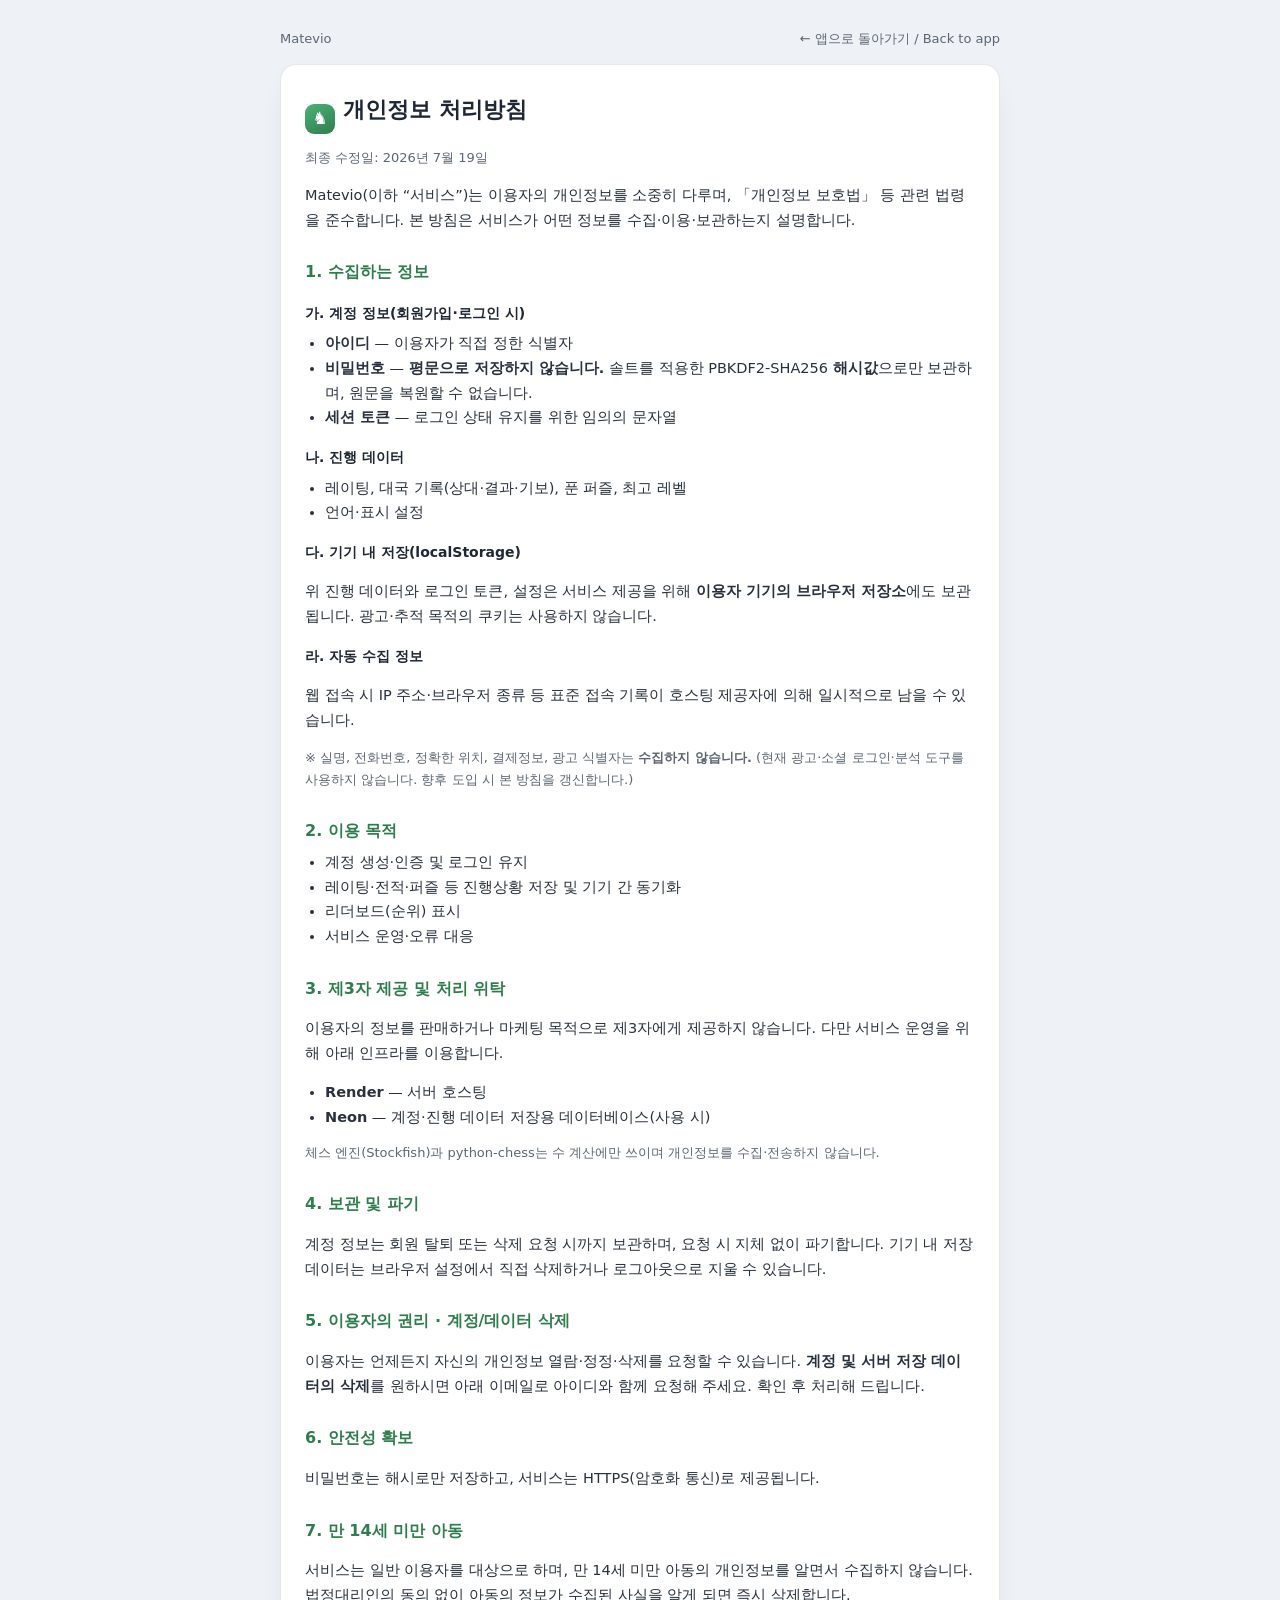
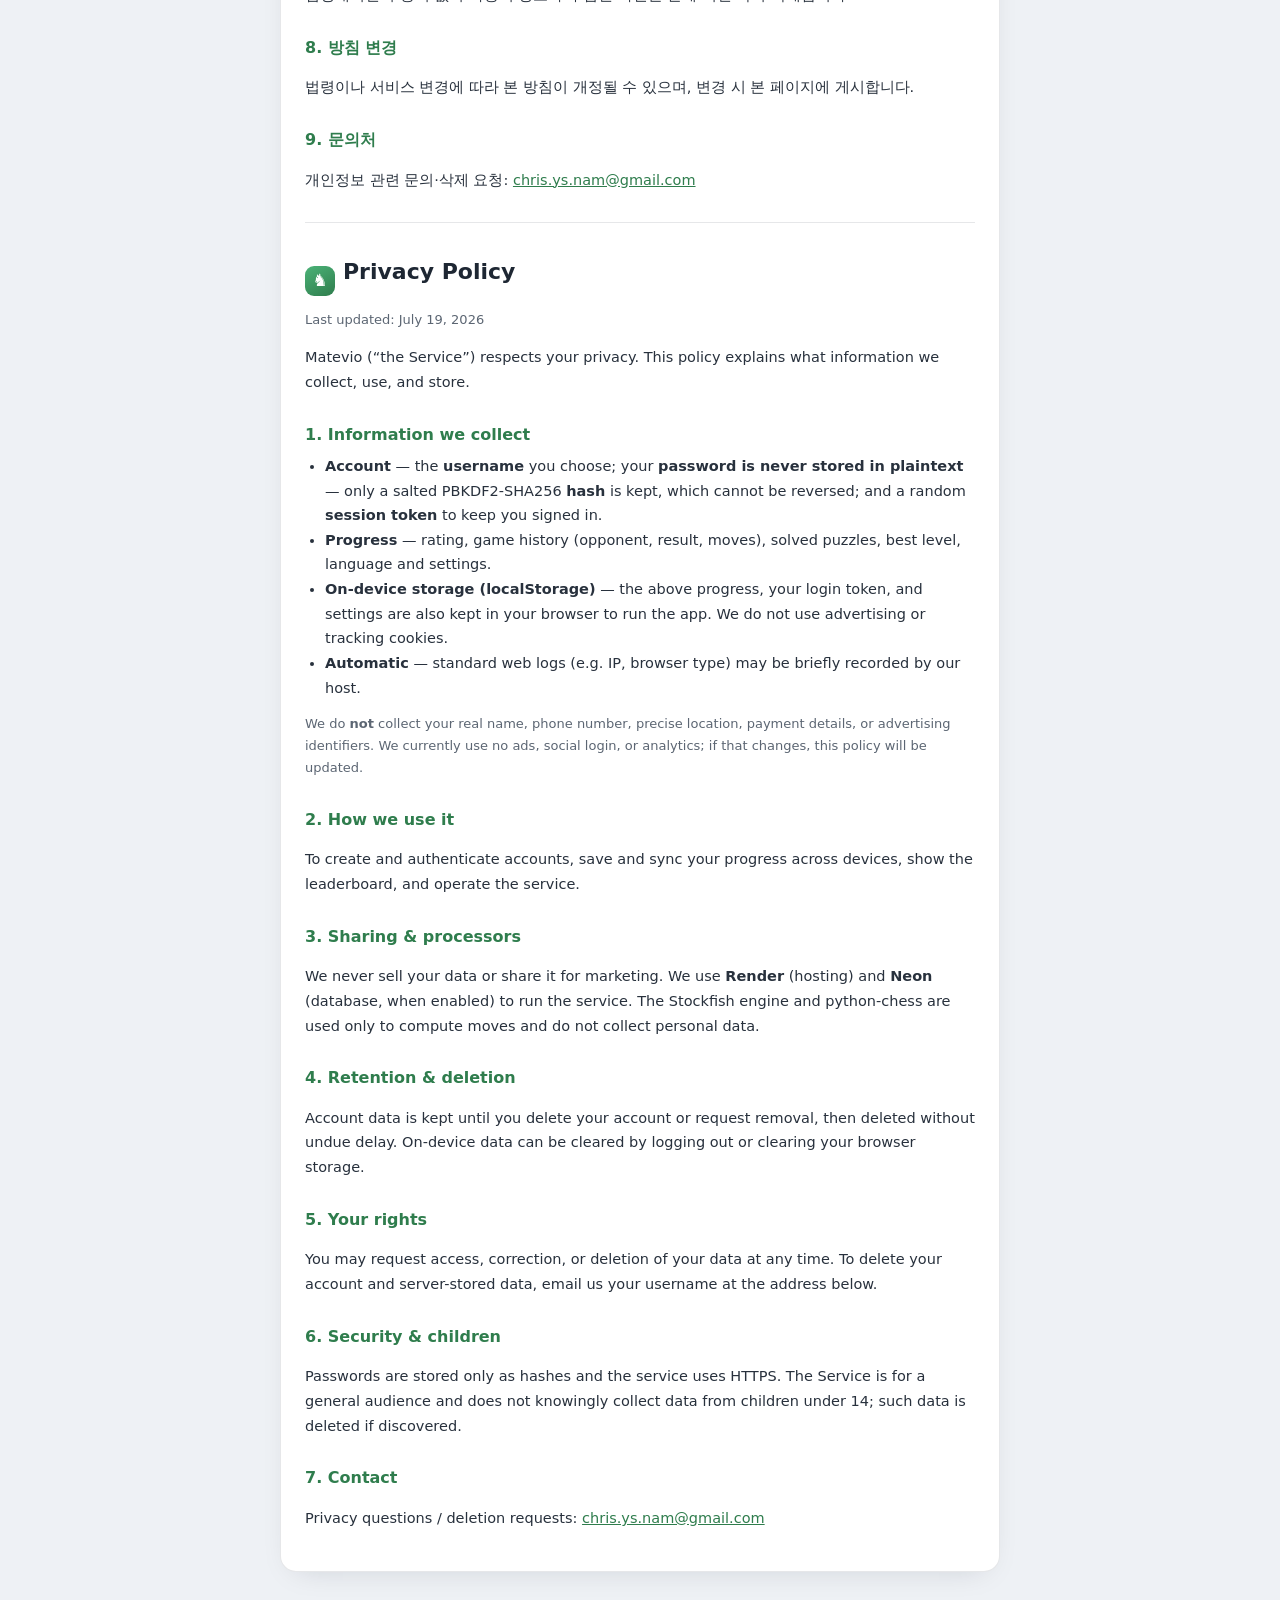
==== webapp/static/privacy.html @ 43b0a821 "Add a public privacy policy page (/privacy) Bilingual (Korean + English) privacy policy served at /p" ====
<!DOCTYPE html>
<html lang="ko">
<head>
<meta charset="utf-8">
<meta name="viewport" content="width=device-width, initial-scale=1">
<title>개인정보 처리방침 · Privacy Policy — Matevio</title>
<style>
  :root{ --accent:#2f7d4d; --ink:#1e2733; --muted:#5c6673; --line:rgba(17,24,39,.1); }
  *{ box-sizing:border-box; }
  body{ margin:0; background:#eef1f5; color:var(--ink); line-height:1.7;
    font-family:'Inter','Segoe UI',system-ui,-apple-system,sans-serif; }
  .wrap{ max-width:760px; margin:0 auto; padding:28px 20px 60px; }
  .card{ background:#fff; border:1px solid var(--line); border-radius:16px; padding:26px 24px;
    box-shadow:0 10px 30px -16px rgba(16,24,40,.18); }
  h1{ font-size:22px; margin:0 0 4px; }
  h1 .badge{ display:inline-grid; place-items:center; width:30px; height:30px; border-radius:9px;
    background:linear-gradient(150deg,#4bb277,var(--accent)); color:#fff; font-size:17px; vertical-align:-7px; margin-right:8px; }
  h2{ font-size:16px; margin:26px 0 6px; color:var(--accent); }
  h3{ font-size:14px; margin:16px 0 4px; }
  p, li{ font-size:14.5px; color:#28313d; }
  ul{ padding-left:20px; margin:6px 0; }
  .muted{ color:var(--muted); font-size:13px; }
  .divider{ height:1px; background:var(--line); margin:30px 0; }
  a{ color:var(--accent); }
  code{ background:#eef1f6; padding:1px 6px; border-radius:6px; font-size:13px; }
  .top{ display:flex; justify-content:space-between; align-items:center; flex-wrap:wrap; gap:8px; margin-bottom:14px; }
  .home{ font-size:13px; text-decoration:none; color:var(--muted); }
</style>
</head>
<body>
<div class="wrap">
  <div class="top"><span class="muted">Matevio</span><a class="home" href="/">← 앱으로 돌아가기 / Back to app</a></div>
  <div class="card">
    <h1><span class="badge">♞</span>개인정보 처리방침</h1>
    <p class="muted">최종 수정일: 2026년 7월 19일</p>

    <p>Matevio(이하 “서비스”)는 이용자의 개인정보를 소중히 다루며, 「개인정보 보호법」 등 관련 법령을 준수합니다. 본 방침은 서비스가 어떤 정보를 수집·이용·보관하는지 설명합니다.</p>

    <h2>1. 수집하는 정보</h2>
    <h3>가. 계정 정보(회원가입·로그인 시)</h3>
    <ul>
      <li><b>아이디</b> — 이용자가 직접 정한 식별자</li>
      <li><b>비밀번호</b> — <b>평문으로 저장하지 않습니다.</b> 솔트를 적용한 PBKDF2-SHA256 <b>해시값</b>으로만 보관하며, 원문을 복원할 수 없습니다.</li>
      <li><b>세션 토큰</b> — 로그인 상태 유지를 위한 임의의 문자열</li>
    </ul>
    <h3>나. 진행 데이터</h3>
    <ul>
      <li>레이팅, 대국 기록(상대·결과·기보), 푼 퍼즐, 최고 레벨</li>
      <li>언어·표시 설정</li>
    </ul>
    <h3>다. 기기 내 저장(localStorage)</h3>
    <p>위 진행 데이터와 로그인 토큰, 설정은 서비스 제공을 위해 <b>이용자 기기의 브라우저 저장소</b>에도 보관됩니다. 광고·추적 목적의 쿠키는 사용하지 않습니다.</p>
    <h3>라. 자동 수집 정보</h3>
    <p>웹 접속 시 IP 주소·브라우저 종류 등 표준 접속 기록이 호스팅 제공자에 의해 일시적으로 남을 수 있습니다.</p>
    <p class="muted">※ 실명, 전화번호, 정확한 위치, 결제정보, 광고 식별자는 <b>수집하지 않습니다.</b> (현재 광고·소셜 로그인·분석 도구를 사용하지 않습니다. 향후 도입 시 본 방침을 갱신합니다.)</p>

    <h2>2. 이용 목적</h2>
    <ul>
      <li>계정 생성·인증 및 로그인 유지</li>
      <li>레이팅·전적·퍼즐 등 진행상황 저장 및 기기 간 동기화</li>
      <li>리더보드(순위) 표시</li>
      <li>서비스 운영·오류 대응</li>
    </ul>

    <h2>3. 제3자 제공 및 처리 위탁</h2>
    <p>이용자의 정보를 판매하거나 마케팅 목적으로 제3자에게 제공하지 않습니다. 다만 서비스 운영을 위해 아래 인프라를 이용합니다.</p>
    <ul>
      <li><b>Render</b> — 서버 호스팅</li>
      <li><b>Neon</b> — 계정·진행 데이터 저장용 데이터베이스(사용 시)</li>
    </ul>
    <p class="muted">체스 엔진(Stockfish)과 python-chess는 수 계산에만 쓰이며 개인정보를 수집·전송하지 않습니다.</p>

    <h2>4. 보관 및 파기</h2>
    <p>계정 정보는 회원 탈퇴 또는 삭제 요청 시까지 보관하며, 요청 시 지체 없이 파기합니다. 기기 내 저장 데이터는 브라우저 설정에서 직접 삭제하거나 로그아웃으로 지울 수 있습니다.</p>

    <h2>5. 이용자의 권리 · 계정/데이터 삭제</h2>
    <p>이용자는 언제든지 자신의 개인정보 열람·정정·삭제를 요청할 수 있습니다. <b>계정 및 서버 저장 데이터의 삭제</b>를 원하시면 아래 이메일로 아이디와 함께 요청해 주세요. 확인 후 처리해 드립니다.</p>

    <h2>6. 안전성 확보</h2>
    <p>비밀번호는 해시로만 저장하고, 서비스는 HTTPS(암호화 통신)로 제공됩니다.</p>

    <h2>7. 만 14세 미만 아동</h2>
    <p>서비스는 일반 이용자를 대상으로 하며, 만 14세 미만 아동의 개인정보를 알면서 수집하지 않습니다. 법정대리인의 동의 없이 아동의 정보가 수집된 사실을 알게 되면 즉시 삭제합니다.</p>

    <h2>8. 방침 변경</h2>
    <p>법령이나 서비스 변경에 따라 본 방침이 개정될 수 있으며, 변경 시 본 페이지에 게시합니다.</p>

    <h2>9. 문의처</h2>
    <p>개인정보 관련 문의·삭제 요청: <a href="mailto:chris.ys.nam@gmail.com">chris.ys.nam@gmail.com</a></p>

    <div class="divider"></div>

    <h1><span class="badge">♞</span>Privacy Policy</h1>
    <p class="muted">Last updated: July 19, 2026</p>
    <p>Matevio (“the Service”) respects your privacy. This policy explains what information we collect, use, and store.</p>

    <h2>1. Information we collect</h2>
    <ul>
      <li><b>Account</b> — the <b>username</b> you choose; your <b>password is never stored in plaintext</b> — only a salted PBKDF2-SHA256 <b>hash</b> is kept, which cannot be reversed; and a random <b>session token</b> to keep you signed in.</li>
      <li><b>Progress</b> — rating, game history (opponent, result, moves), solved puzzles, best level, language and settings.</li>
      <li><b>On-device storage (localStorage)</b> — the above progress, your login token, and settings are also kept in your browser to run the app. We do not use advertising or tracking cookies.</li>
      <li><b>Automatic</b> — standard web logs (e.g. IP, browser type) may be briefly recorded by our host.</li>
    </ul>
    <p class="muted">We do <b>not</b> collect your real name, phone number, precise location, payment details, or advertising identifiers. We currently use no ads, social login, or analytics; if that changes, this policy will be updated.</p>

    <h2>2. How we use it</h2>
    <p>To create and authenticate accounts, save and sync your progress across devices, show the leaderboard, and operate the service.</p>

    <h2>3. Sharing & processors</h2>
    <p>We never sell your data or share it for marketing. We use <b>Render</b> (hosting) and <b>Neon</b> (database, when enabled) to run the service. The Stockfish engine and python-chess are used only to compute moves and do not collect personal data.</p>

    <h2>4. Retention & deletion</h2>
    <p>Account data is kept until you delete your account or request removal, then deleted without undue delay. On-device data can be cleared by logging out or clearing your browser storage.</p>

    <h2>5. Your rights</h2>
    <p>You may request access, correction, or deletion of your data at any time. To delete your account and server-stored data, email us your username at the address below.</p>

    <h2>6. Security & children</h2>
    <p>Passwords are stored only as hashes and the service uses HTTPS. The Service is for a general audience and does not knowingly collect data from children under 14; such data is deleted if discovered.</p>

    <h2>7. Contact</h2>
    <p>Privacy questions / deletion requests: <a href="mailto:chris.ys.nam@gmail.com">chris.ys.nam@gmail.com</a></p>
  </div>
</div>
</body>
</html>
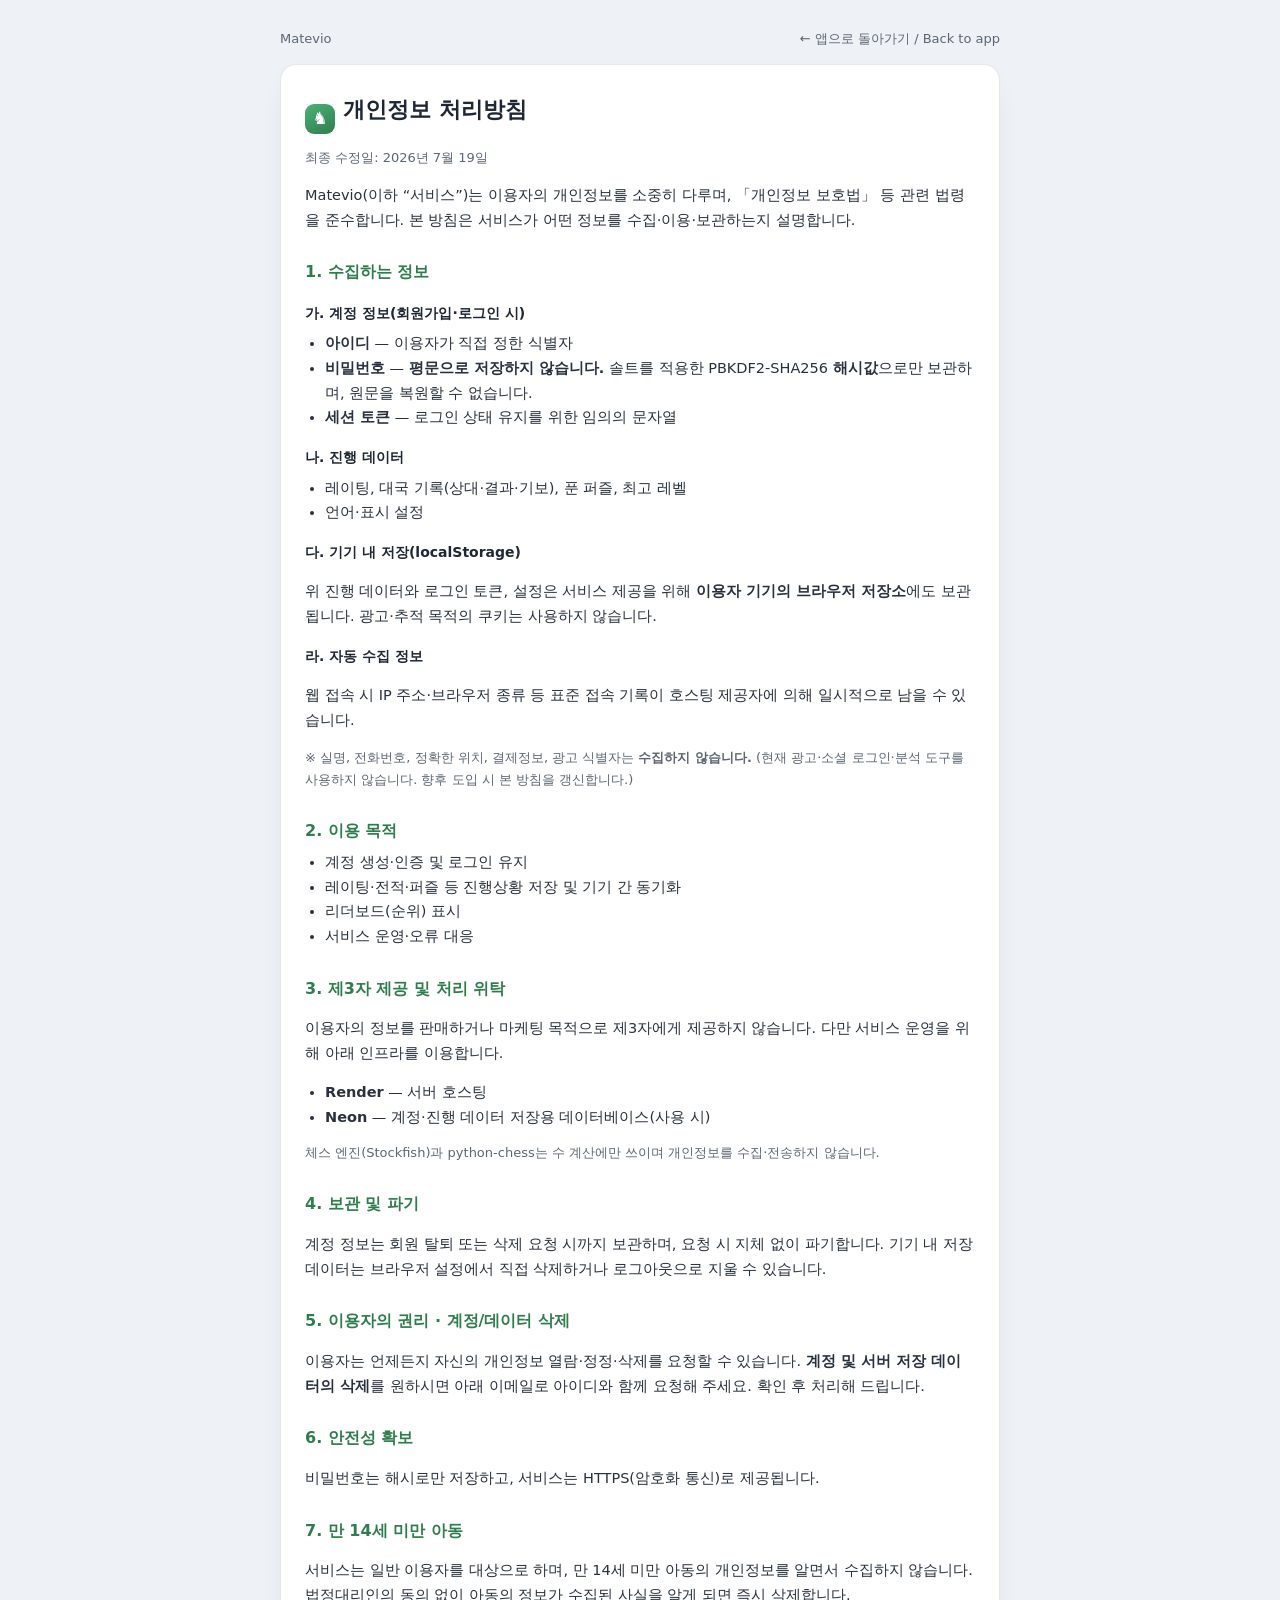
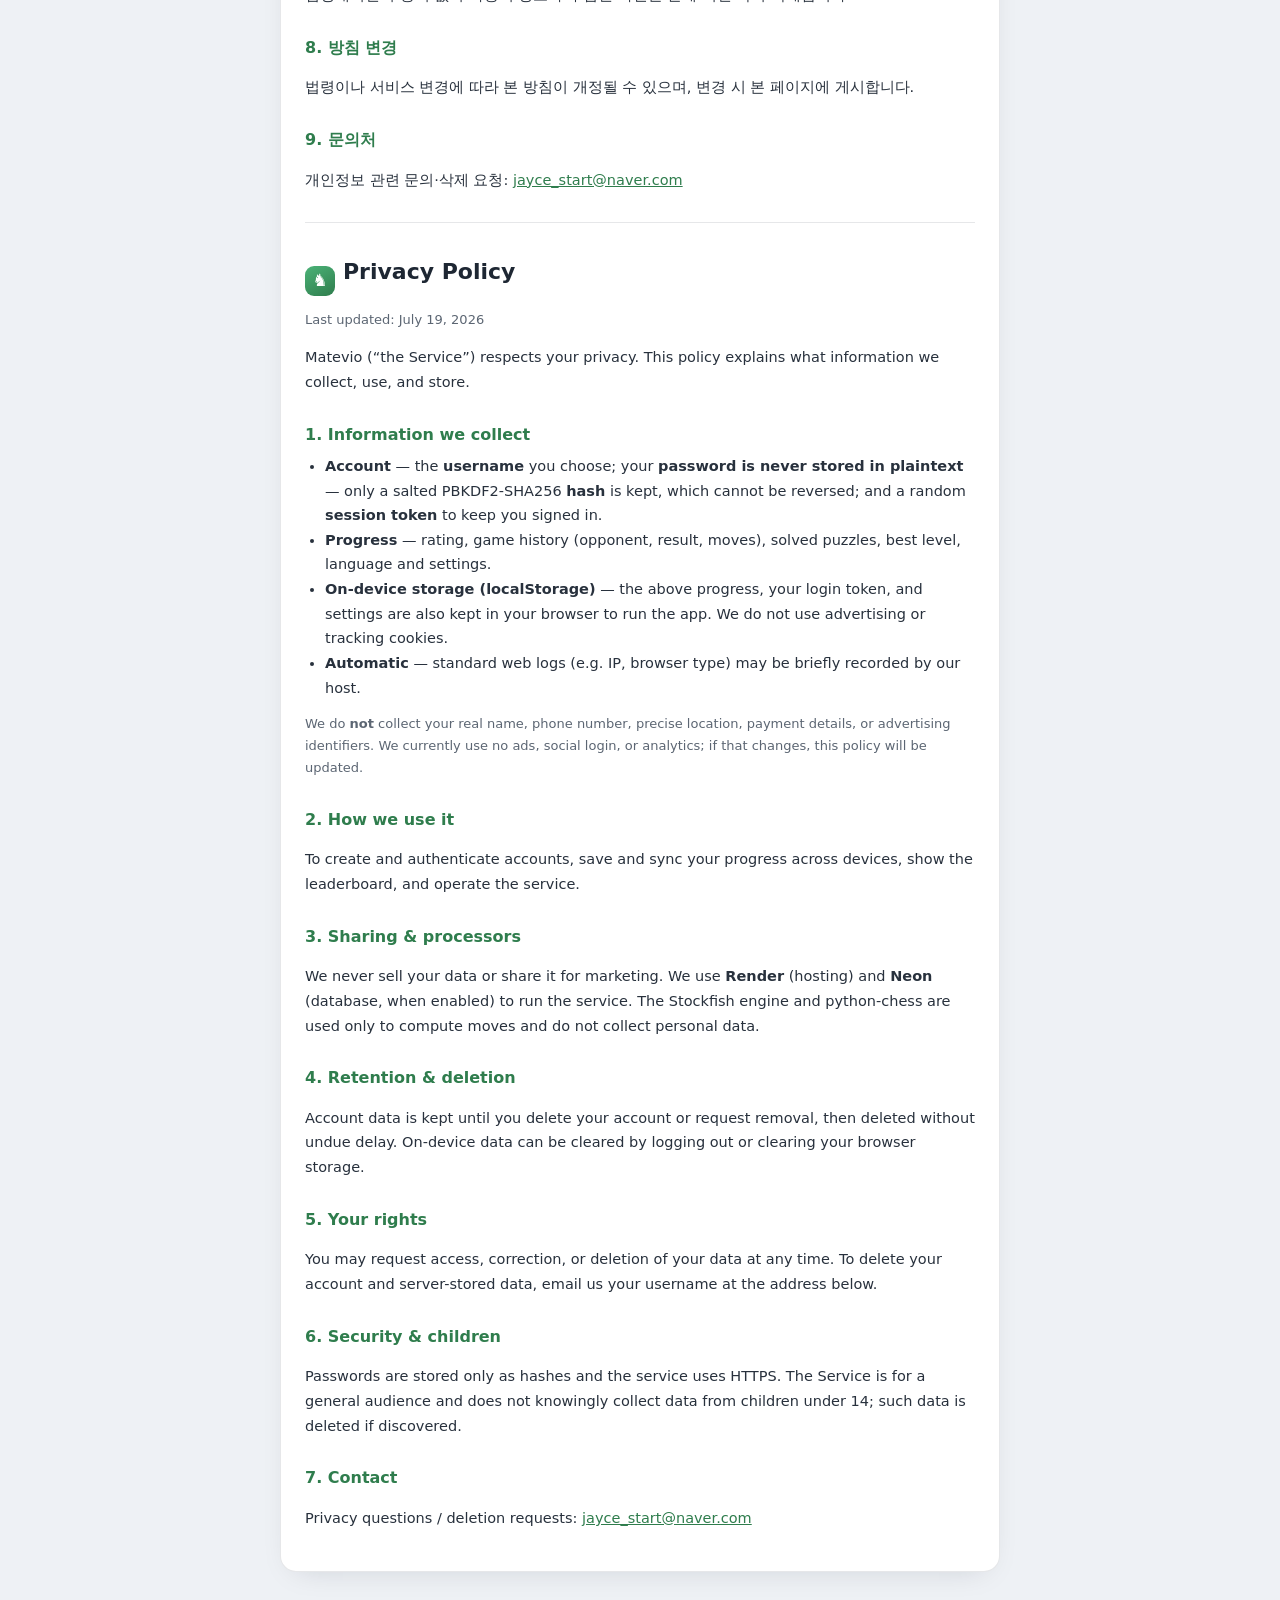
==== commit 6ddd5816: "Account deletion, wider i18n coverage, and a durable DATABASE_URL fix - Settings: 'Delete account' —" ====
--- a/webapp/static/privacy.html
+++ b/webapp/static/privacy.html
@@ -86,7 +86,7 @@
     <p>법령이나 서비스 변경에 따라 본 방침이 개정될 수 있으며, 변경 시 본 페이지에 게시합니다.</p>
 
     <h2>9. 문의처</h2>
-    <p>개인정보 관련 문의·삭제 요청: <a href="mailto:chris.ys.nam@gmail.com">chris.ys.nam@gmail.com</a></p>
+    <p>개인정보 관련 문의·삭제 요청: <a href="mailto:jayce_start@naver.com">jayce_start@naver.com</a></p>
 
     <div class="divider"></div>
 
@@ -119,7 +119,7 @@
     <p>Passwords are stored only as hashes and the service uses HTTPS. The Service is for a general audience and does not knowingly collect data from children under 14; such data is deleted if discovered.</p>
 
     <h2>7. Contact</h2>
-    <p>Privacy questions / deletion requests: <a href="mailto:chris.ys.nam@gmail.com">chris.ys.nam@gmail.com</a></p>
+    <p>Privacy questions / deletion requests: <a href="mailto:jayce_start@naver.com">jayce_start@naver.com</a></p>
   </div>
 </div>
 </body>
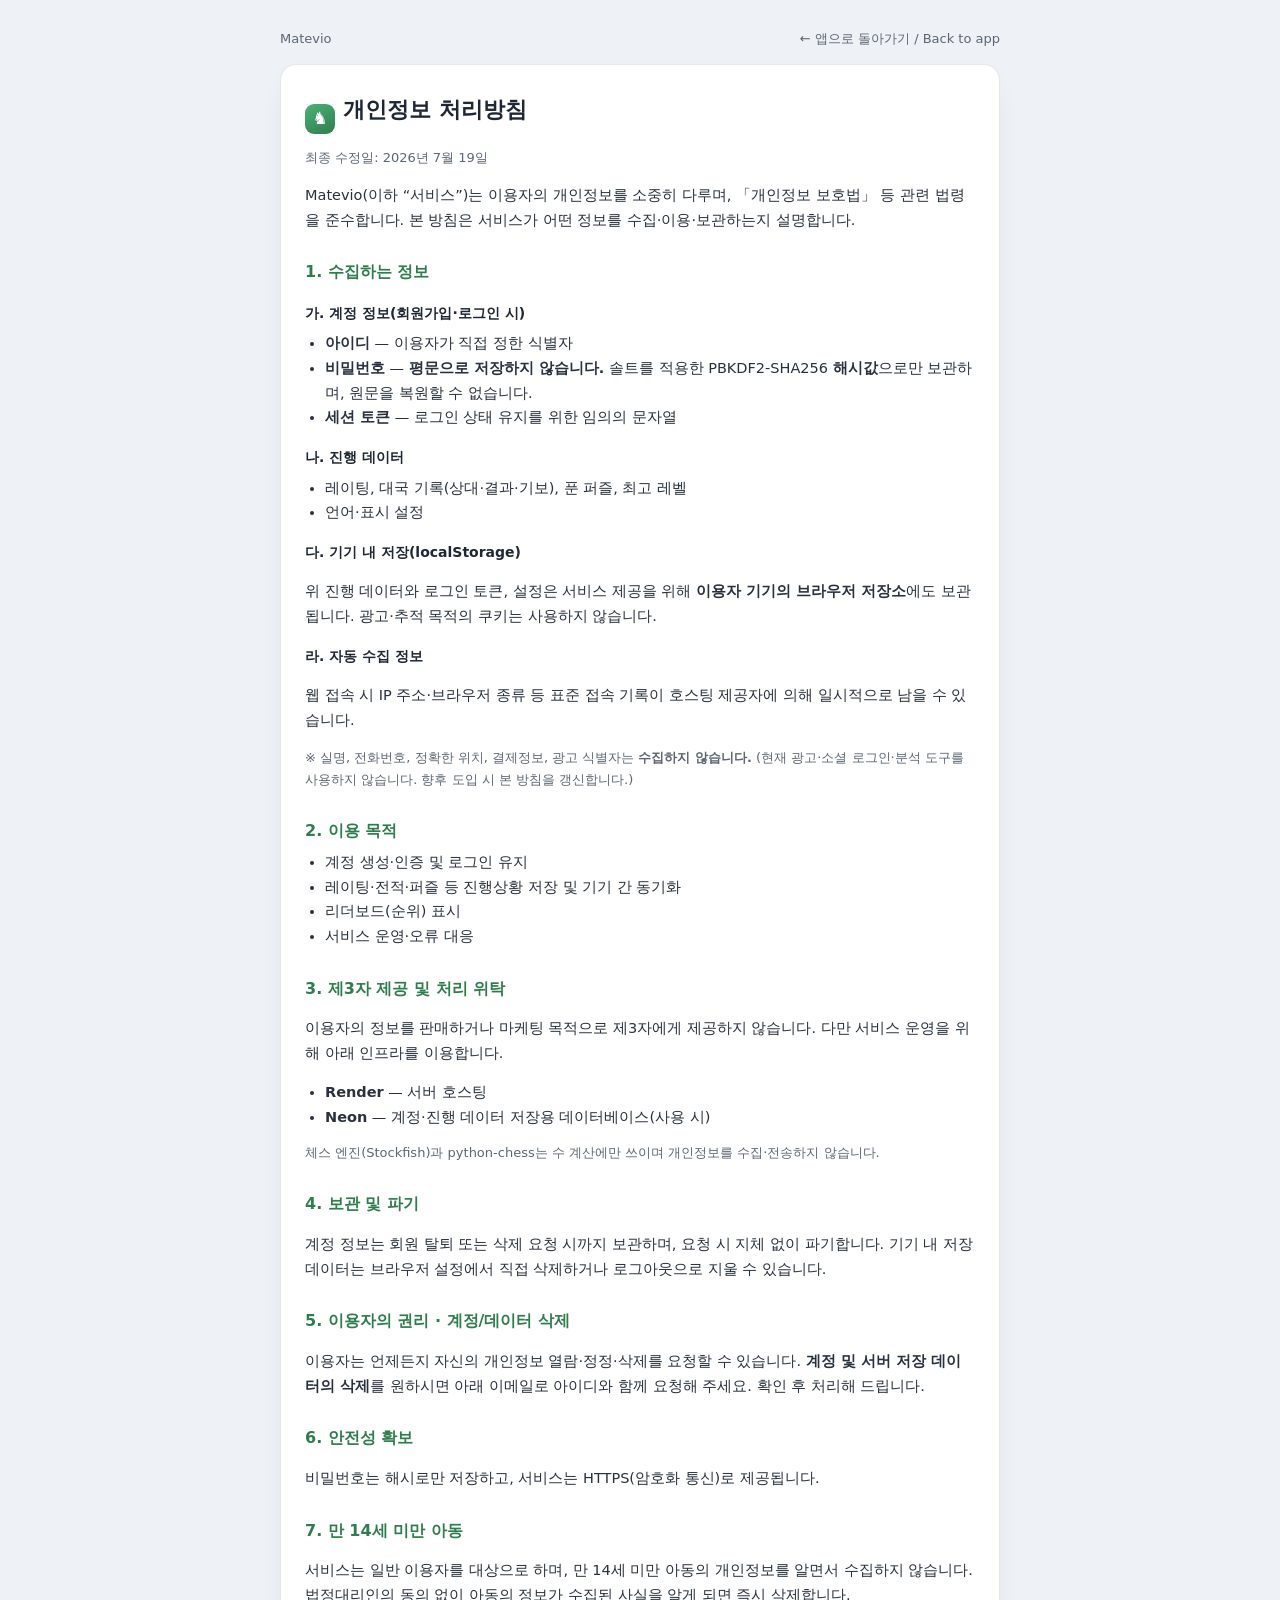
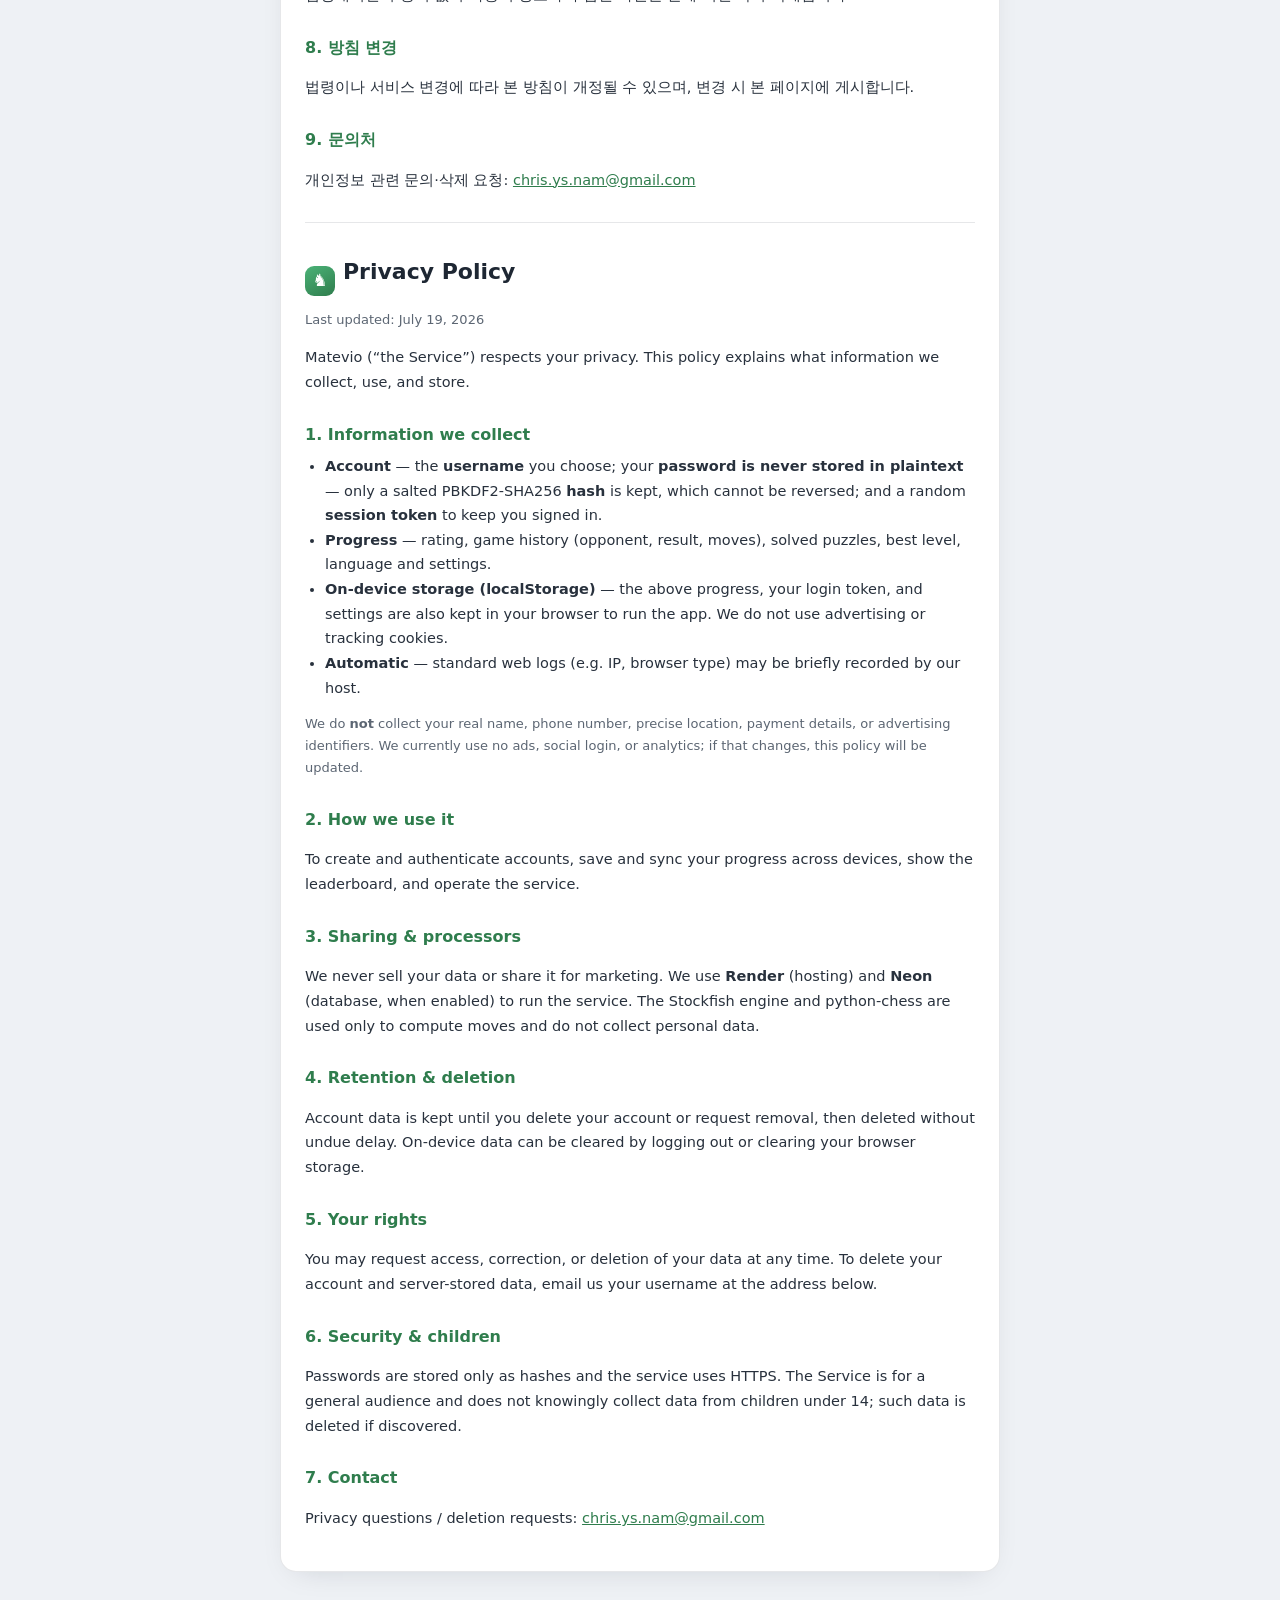
==== commit bcfc4233: "Show privacy policy link in Settings + revert contact email to gmail The footer privacy link was eas" ====
--- a/webapp/static/privacy.html
+++ b/webapp/static/privacy.html
@@ -86,7 +86,7 @@
     <p>법령이나 서비스 변경에 따라 본 방침이 개정될 수 있으며, 변경 시 본 페이지에 게시합니다.</p>
 
     <h2>9. 문의처</h2>
-    <p>개인정보 관련 문의·삭제 요청: <a href="mailto:jayce_start@naver.com">jayce_start@naver.com</a></p>
+    <p>개인정보 관련 문의·삭제 요청: <a href="mailto:chris.ys.nam@gmail.com">chris.ys.nam@gmail.com</a></p>
 
     <div class="divider"></div>
 
@@ -119,7 +119,7 @@
     <p>Passwords are stored only as hashes and the service uses HTTPS. The Service is for a general audience and does not knowingly collect data from children under 14; such data is deleted if discovered.</p>
 
     <h2>7. Contact</h2>
-    <p>Privacy questions / deletion requests: <a href="mailto:jayce_start@naver.com">jayce_start@naver.com</a></p>
+    <p>Privacy questions / deletion requests: <a href="mailto:chris.ys.nam@gmail.com">chris.ys.nam@gmail.com</a></p>
   </div>
 </div>
 </body>
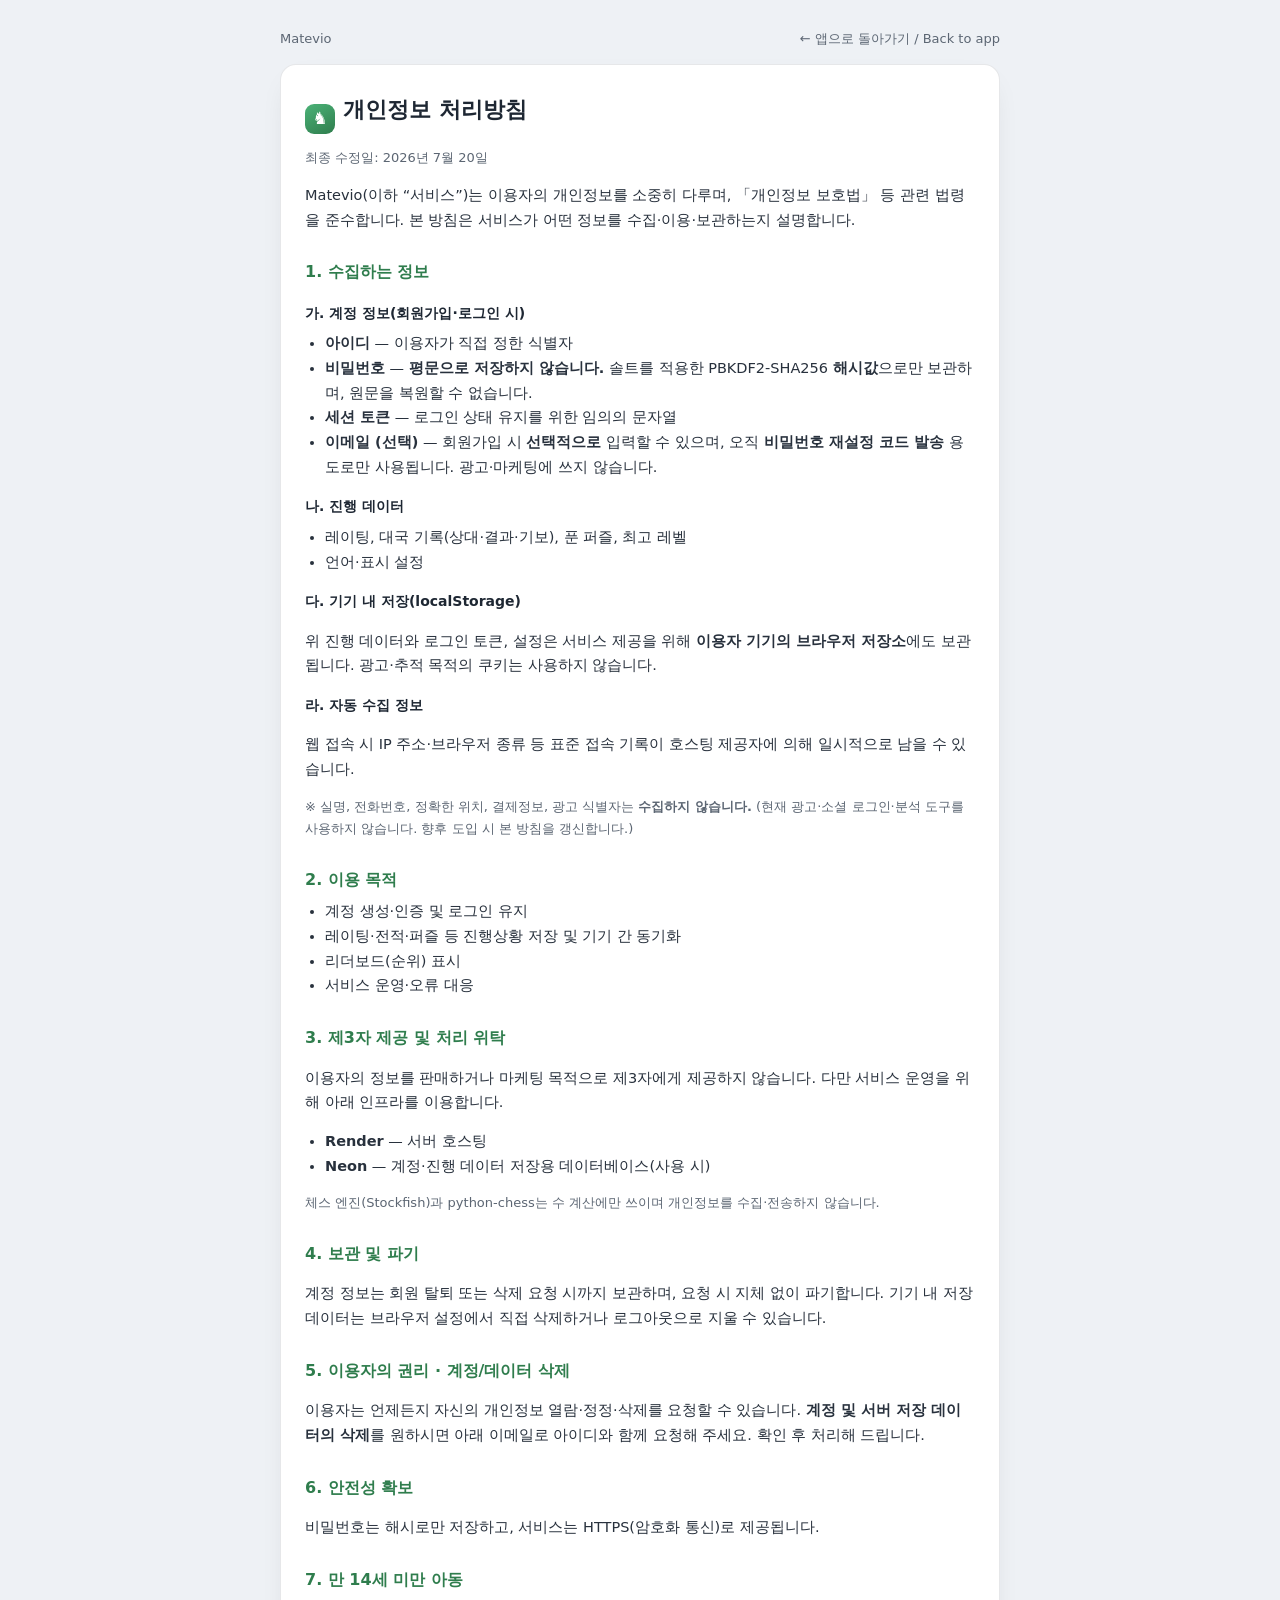
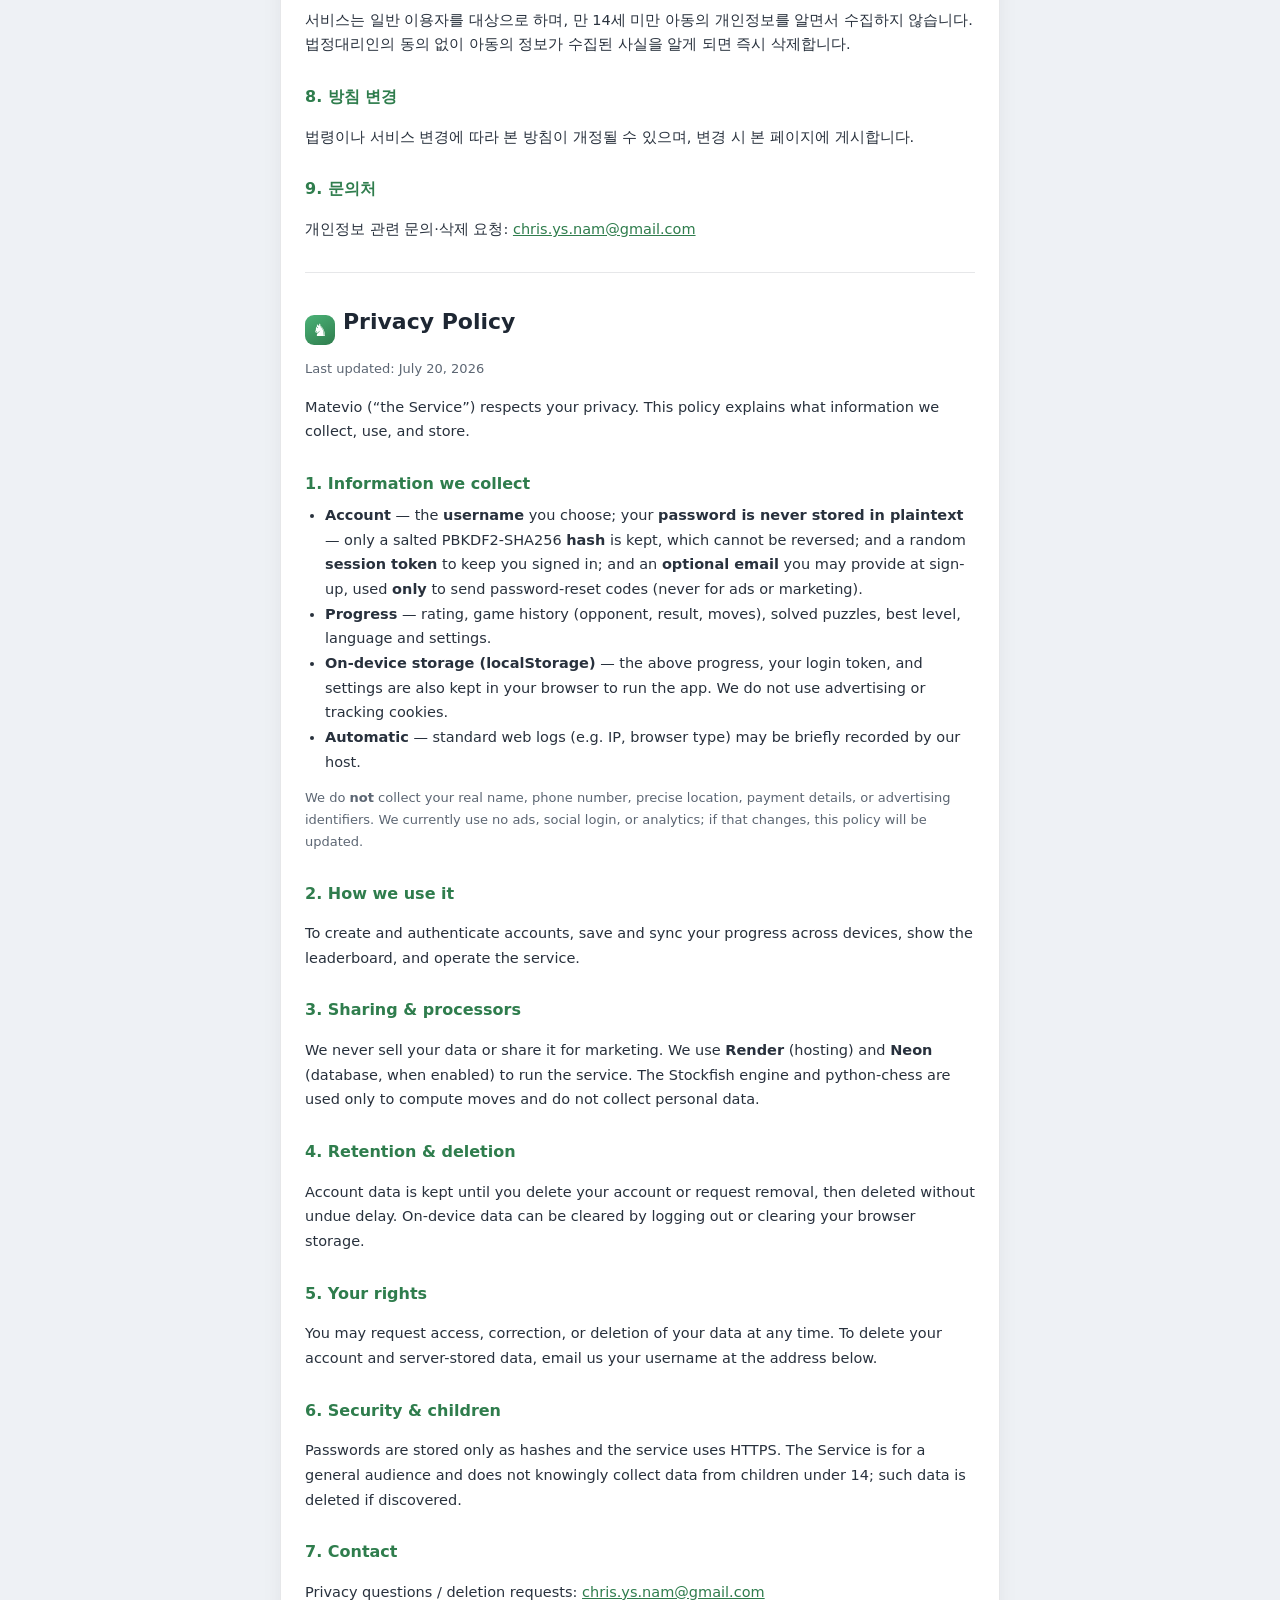
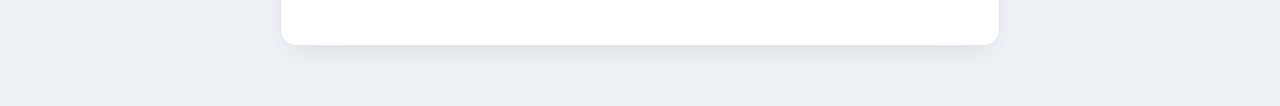
==== commit 5472733b: "Email-based password recovery (optional email at signup) (v38) - Sign-up now takes an optional email" ====
--- a/webapp/static/privacy.html
+++ b/webapp/static/privacy.html
@@ -32,7 +32,7 @@
   <div class="top"><span class="muted">Matevio</span><a class="home" href="/">← 앱으로 돌아가기 / Back to app</a></div>
   <div class="card">
     <h1><span class="badge">♞</span>개인정보 처리방침</h1>
-    <p class="muted">최종 수정일: 2026년 7월 19일</p>
+    <p class="muted">최종 수정일: 2026년 7월 20일</p>
 
     <p>Matevio(이하 “서비스”)는 이용자의 개인정보를 소중히 다루며, 「개인정보 보호법」 등 관련 법령을 준수합니다. 본 방침은 서비스가 어떤 정보를 수집·이용·보관하는지 설명합니다.</p>
 
@@ -42,6 +42,7 @@
       <li><b>아이디</b> — 이용자가 직접 정한 식별자</li>
       <li><b>비밀번호</b> — <b>평문으로 저장하지 않습니다.</b> 솔트를 적용한 PBKDF2-SHA256 <b>해시값</b>으로만 보관하며, 원문을 복원할 수 없습니다.</li>
       <li><b>세션 토큰</b> — 로그인 상태 유지를 위한 임의의 문자열</li>
+      <li><b>이메일 (선택)</b> — 회원가입 시 <b>선택적으로</b> 입력할 수 있으며, 오직 <b>비밀번호 재설정 코드 발송</b> 용도로만 사용됩니다. 광고·마케팅에 쓰지 않습니다.</li>
     </ul>
     <h3>나. 진행 데이터</h3>
     <ul>
@@ -91,12 +92,12 @@
     <div class="divider"></div>
 
     <h1><span class="badge">♞</span>Privacy Policy</h1>
-    <p class="muted">Last updated: July 19, 2026</p>
+    <p class="muted">Last updated: July 20, 2026</p>
     <p>Matevio (“the Service”) respects your privacy. This policy explains what information we collect, use, and store.</p>
 
     <h2>1. Information we collect</h2>
     <ul>
-      <li><b>Account</b> — the <b>username</b> you choose; your <b>password is never stored in plaintext</b> — only a salted PBKDF2-SHA256 <b>hash</b> is kept, which cannot be reversed; and a random <b>session token</b> to keep you signed in.</li>
+      <li><b>Account</b> — the <b>username</b> you choose; your <b>password is never stored in plaintext</b> — only a salted PBKDF2-SHA256 <b>hash</b> is kept, which cannot be reversed; and a random <b>session token</b> to keep you signed in; and an <b>optional email</b> you may provide at sign-up, used <b>only</b> to send password-reset codes (never for ads or marketing).</li>
       <li><b>Progress</b> — rating, game history (opponent, result, moves), solved puzzles, best level, language and settings.</li>
       <li><b>On-device storage (localStorage)</b> — the above progress, your login token, and settings are also kept in your browser to run the app. We do not use advertising or tracking cookies.</li>
       <li><b>Automatic</b> — standard web logs (e.g. IP, browser type) may be briefly recorded by our host.</li>
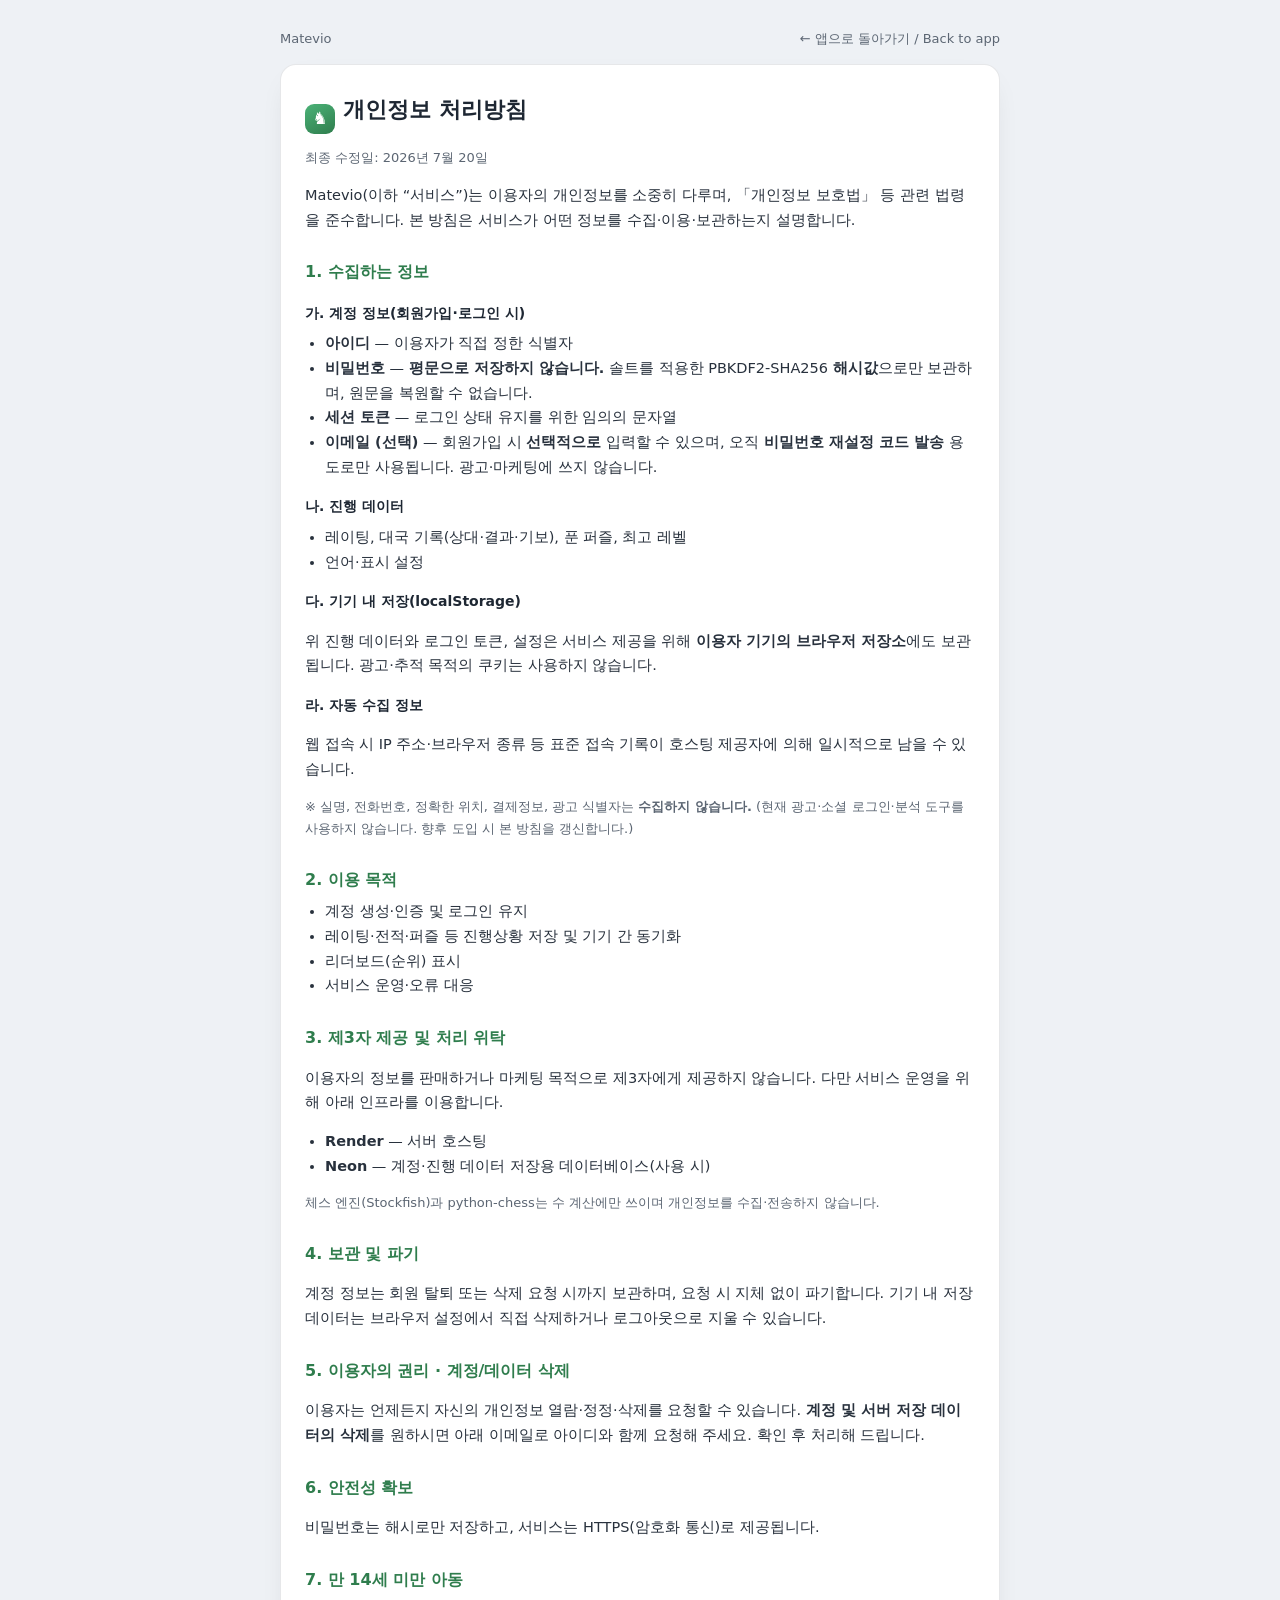
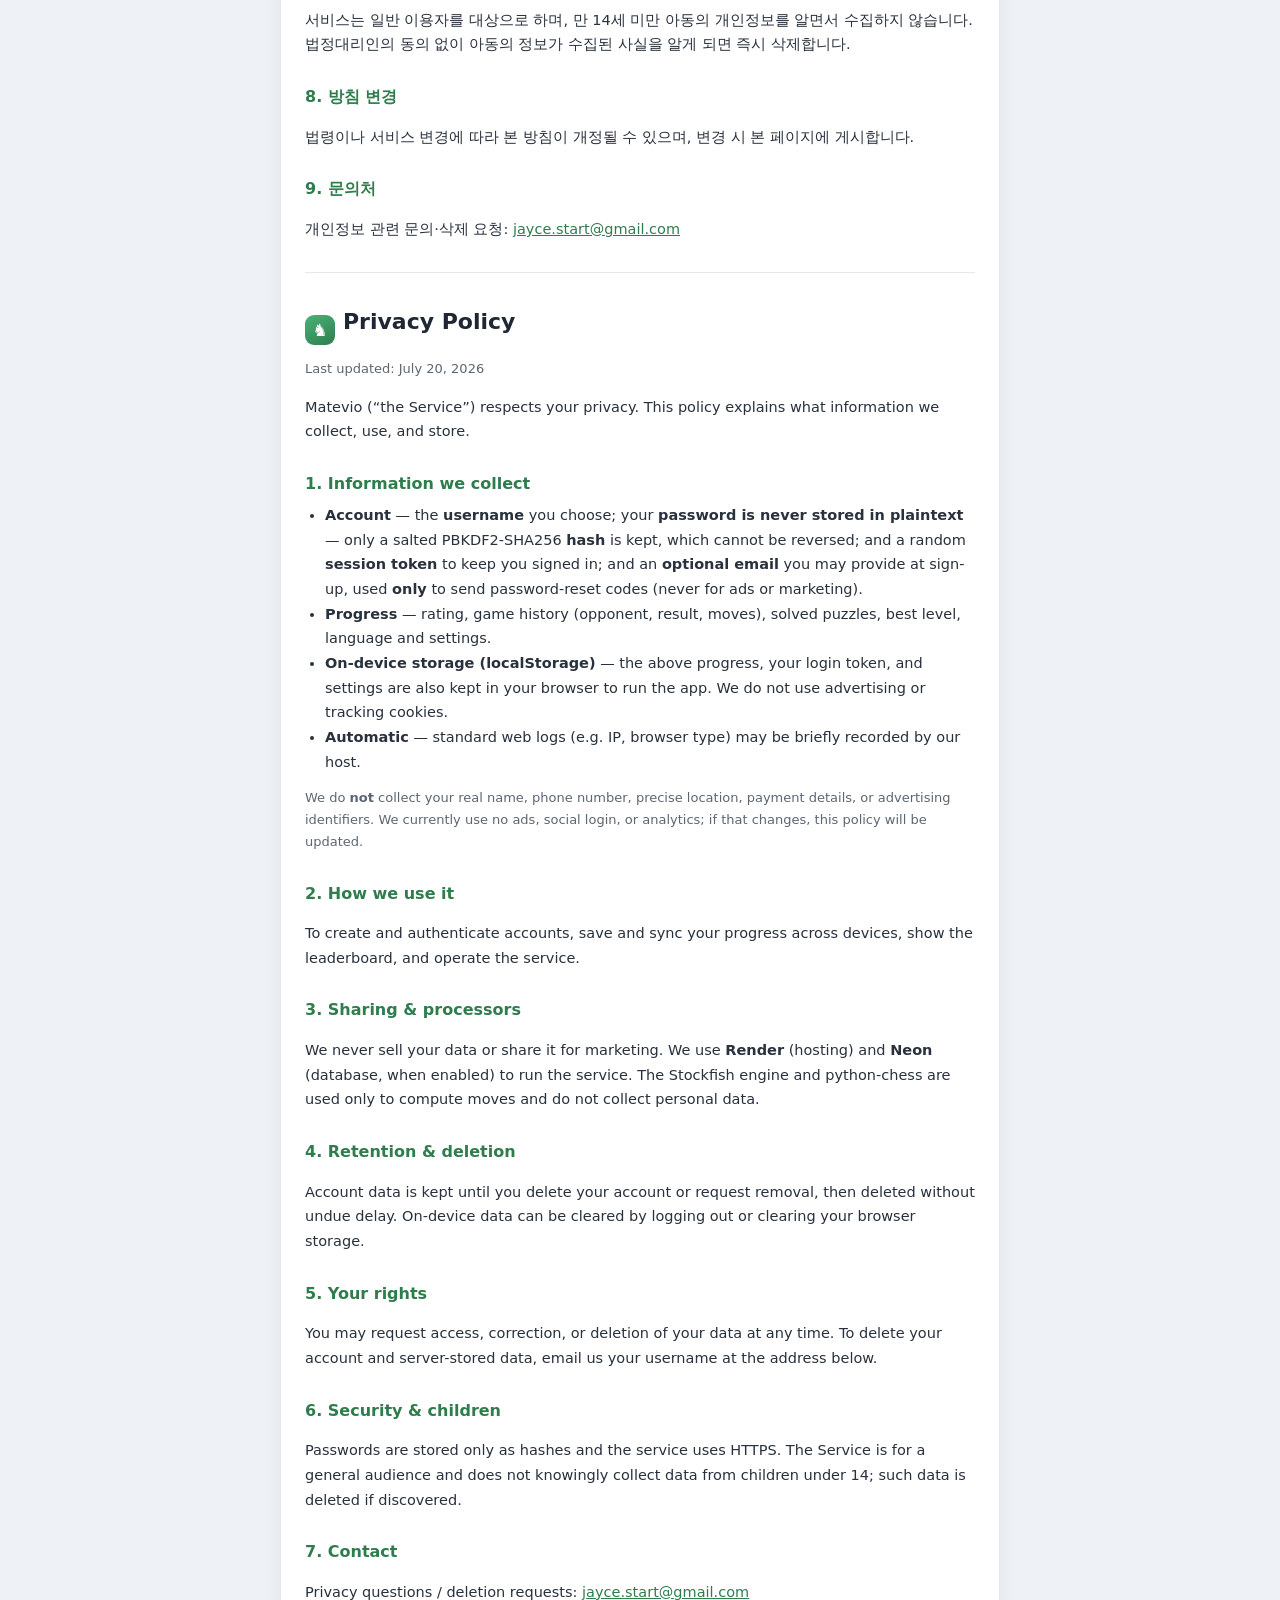
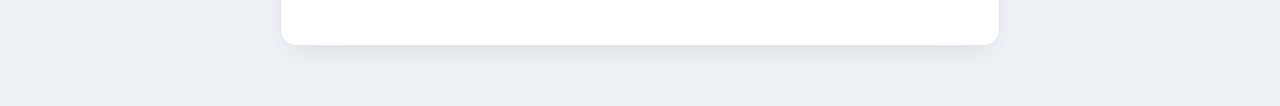
==== commit 02911b6b: "Switch email to Gmail: contact + SMTP default to jayce.start@gmail.com Privacy-policy contact email " ====
--- a/webapp/static/privacy.html
+++ b/webapp/static/privacy.html
@@ -87,7 +87,7 @@
     <p>법령이나 서비스 변경에 따라 본 방침이 개정될 수 있으며, 변경 시 본 페이지에 게시합니다.</p>
 
     <h2>9. 문의처</h2>
-    <p>개인정보 관련 문의·삭제 요청: <a href="mailto:chris.ys.nam@gmail.com">chris.ys.nam@gmail.com</a></p>
+    <p>개인정보 관련 문의·삭제 요청: <a href="mailto:jayce.start@gmail.com">jayce.start@gmail.com</a></p>
 
     <div class="divider"></div>
 
@@ -120,7 +120,7 @@
     <p>Passwords are stored only as hashes and the service uses HTTPS. The Service is for a general audience and does not knowingly collect data from children under 14; such data is deleted if discovered.</p>
 
     <h2>7. Contact</h2>
-    <p>Privacy questions / deletion requests: <a href="mailto:chris.ys.nam@gmail.com">chris.ys.nam@gmail.com</a></p>
+    <p>Privacy questions / deletion requests: <a href="mailto:jayce.start@gmail.com">jayce.start@gmail.com</a></p>
   </div>
 </div>
 </body>
